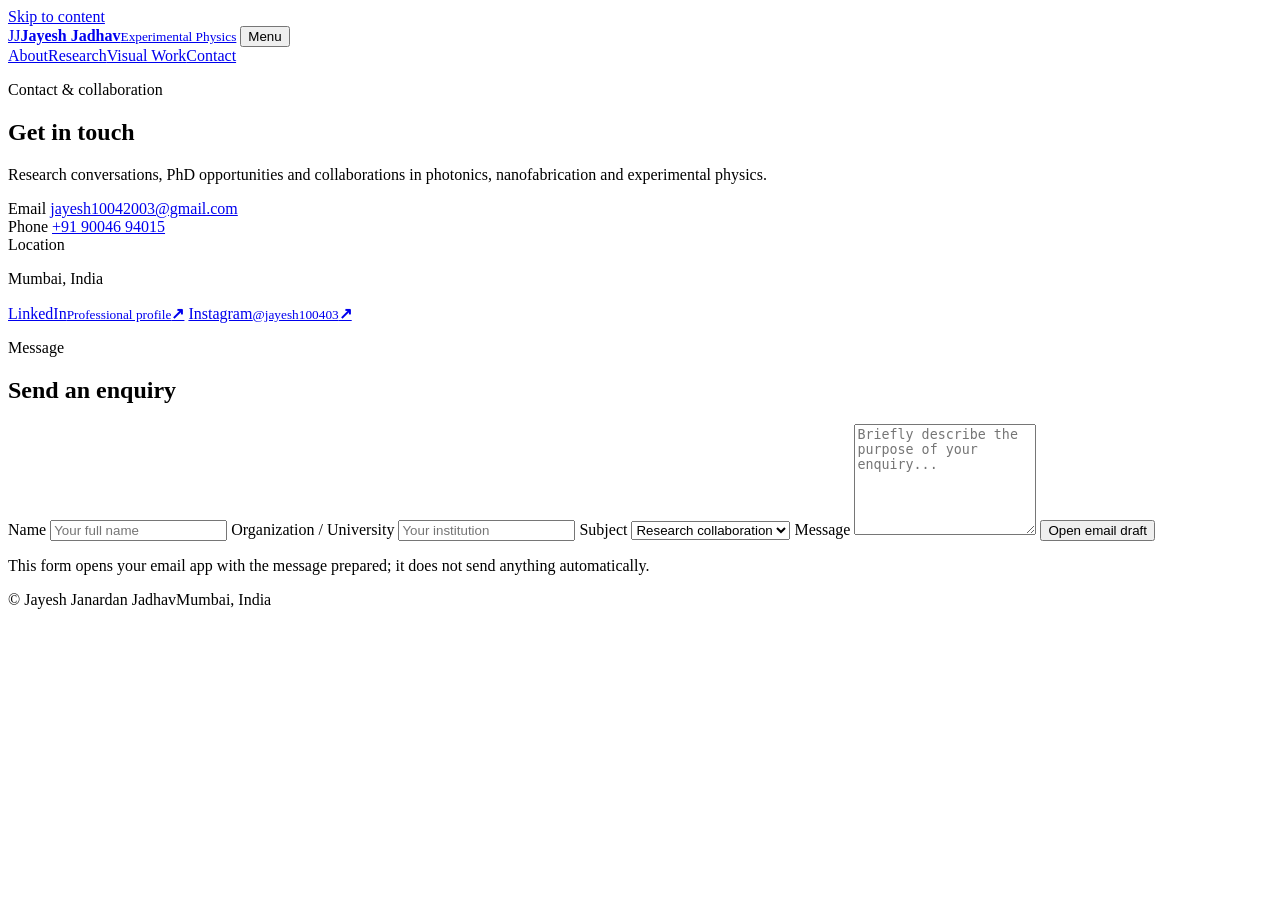
==== contact.html @ 75e3e7e1 "Add contact and collaboration page" ====
<!DOCTYPE html>
<html lang="en">
<head>
  <meta charset="utf-8">
  <meta name="viewport" content="width=device-width, initial-scale=1">
  <meta name="description" content="Contact Jayesh Jadhav for research conversations, PhD opportunities and collaborations.">
  <meta name="theme-color" content="#0b0e12">
  <title>Contact — Jayesh Jadhav</title>
  <link rel="stylesheet" href="style.css">
  <script defer src="app.js"></script>
</head>
<body data-page="contact">
  <a class="skip-link" href="#main">Skip to content</a>
  <header class="site-header">
    <div class="shell nav-row">
      <a class="brand" href="index.html" aria-label="Jayesh Jadhav home"><span class="brand-mark">JJ</span><span class="brand-copy"><strong>Jayesh Jadhav</strong><small>Experimental Physics</small></span></a>
      <button class="menu-button" type="button" aria-expanded="false" aria-controls="site-nav">Menu</button>
      <nav class="site-nav" id="site-nav" aria-label="Primary navigation">
        <a href="index.html">About</a><a href="research.html">Research</a><a href="hobbies.html">Visual Work</a><a class="active" href="contact.html">Contact</a>
      </nav>
    </div>
  </header>

  <main id="main" class="contact-main">
    <section class="shell contact-layout">
      <div class="contact-information">
        <p class="eyebrow">Contact &amp; collaboration</p>
        <h1>Get in touch</h1>
        <p class="contact-intro">Research conversations, PhD opportunities and collaborations in photonics, nanofabrication and experimental physics.</p>

        <div class="contact-block">
          <span>Email</span>
          <a href="mailto:jayesh10042003@gmail.com">jayesh10042003@gmail.com</a>
        </div>
        <div class="contact-block">
          <span>Phone</span>
          <a href="tel:+919004694015">+91 90046 94015</a>
        </div>
        <div class="contact-block">
          <span>Location</span>
          <p>Mumbai, India</p>
        </div>

        <div class="profile-links" aria-label="Professional and social profiles">
          <a href="https://www.linkedin.com/in/jayeshjadhaviitbphysics" target="_blank" rel="noreferrer"><span>LinkedIn</span><small>Professional profile</small><b>↗</b></a>
          <a href="https://www.instagram.com/jayesh100403/" target="_blank" rel="noreferrer"><span>Instagram</span><small>@jayesh100403</small><b>↗</b></a>
        </div>
      </div>

      <div class="contact-form-panel">
        <p class="section-index">Message</p>
        <h2>Send an enquiry</h2>
        <form id="contact-form">
          <label for="name">Name</label>
          <input id="name" name="name" type="text" autocomplete="name" placeholder="Your full name" required>

          <label for="organization">Organization / University</label>
          <input id="organization" name="organization" type="text" autocomplete="organization" placeholder="Your institution">

          <label for="subject">Subject</label>
          <select id="subject" name="subject">
            <option>Research collaboration</option>
            <option>PhD opportunity</option>
            <option>Research position</option>
            <option>Academic discussion</option>
            <option>Other</option>
          </select>

          <label for="message">Message</label>
          <textarea id="message" name="message" rows="7" placeholder="Briefly describe the purpose of your enquiry..." required></textarea>

          <button class="button button-primary" type="submit">Open email draft</button>
          <p class="form-note" id="form-note">This form opens your email app with the message prepared; it does not send anything automatically.</p>
        </form>
      </div>
    </section>
  </main>

  <footer class="site-footer"><div class="shell footer-row"><span>© <span data-year></span> Jayesh Janardan Jadhav</span><span>Mumbai, India</span></div></footer>
</body>
</html>
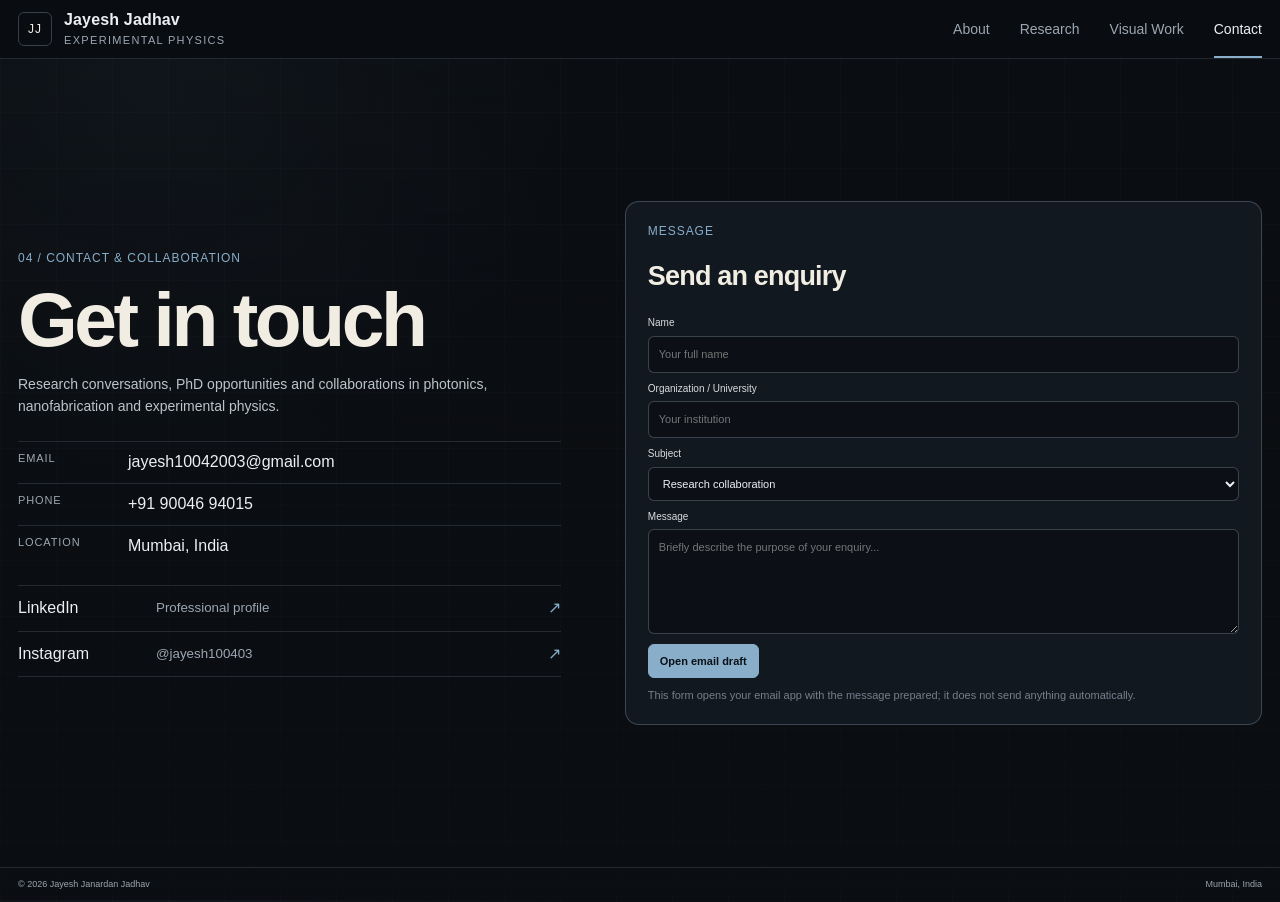
==== commit 66cc60db: "Apply single-screen layout to contact page" ====
--- a/contact.html
+++ b/contact.html
@@ -7,7 +7,9 @@
   <meta name="theme-color" content="#0b0e12">
   <title>Contact — Jayesh Jadhav</title>
   <link rel="stylesheet" href="style.css">
+  <link rel="stylesheet" href="single-screen.css">
   <script defer src="app.js"></script>
+  <script defer src="single-screen.js"></script>
 </head>
 <body data-page="contact">
   <a class="skip-link" href="#main">Skip to content</a>
@@ -24,22 +26,13 @@
   <main id="main" class="contact-main">
     <section class="shell contact-layout">
       <div class="contact-information">
-        <p class="eyebrow">Contact &amp; collaboration</p>
+        <p class="eyebrow">04 / Contact &amp; collaboration</p>
         <h1>Get in touch</h1>
         <p class="contact-intro">Research conversations, PhD opportunities and collaborations in photonics, nanofabrication and experimental physics.</p>
 
-        <div class="contact-block">
-          <span>Email</span>
-          <a href="mailto:jayesh10042003@gmail.com">jayesh10042003@gmail.com</a>
-        </div>
-        <div class="contact-block">
-          <span>Phone</span>
-          <a href="tel:+919004694015">+91 90046 94015</a>
-        </div>
-        <div class="contact-block">
-          <span>Location</span>
-          <p>Mumbai, India</p>
-        </div>
+        <div class="contact-block"><span>Email</span><a href="mailto:jayesh10042003@gmail.com">jayesh10042003@gmail.com</a></div>
+        <div class="contact-block"><span>Phone</span><a href="tel:+919004694015">+91 90046 94015</a></div>
+        <div class="contact-block"><span>Location</span><p>Mumbai, India</p></div>
 
         <div class="profile-links" aria-label="Professional and social profiles">
           <a href="https://www.linkedin.com/in/jayeshjadhaviitbphysics" target="_blank" rel="noreferrer"><span>LinkedIn</span><small>Professional profile</small><b>↗</b></a>
@@ -53,22 +46,12 @@
         <form id="contact-form">
           <label for="name">Name</label>
           <input id="name" name="name" type="text" autocomplete="name" placeholder="Your full name" required>
-
           <label for="organization">Organization / University</label>
           <input id="organization" name="organization" type="text" autocomplete="organization" placeholder="Your institution">
-
           <label for="subject">Subject</label>
-          <select id="subject" name="subject">
-            <option>Research collaboration</option>
-            <option>PhD opportunity</option>
-            <option>Research position</option>
-            <option>Academic discussion</option>
-            <option>Other</option>
-          </select>
-
+          <select id="subject" name="subject"><option>Research collaboration</option><option>PhD opportunity</option><option>Research position</option><option>Academic discussion</option><option>Other</option></select>
           <label for="message">Message</label>
-          <textarea id="message" name="message" rows="7" placeholder="Briefly describe the purpose of your enquiry..." required></textarea>
-
+          <textarea id="message" name="message" rows="5" placeholder="Briefly describe the purpose of your enquiry..." required></textarea>
           <button class="button button-primary" type="submit">Open email draft</button>
           <p class="form-note" id="form-note">This form opens your email app with the message prepared; it does not send anything automatically.</p>
         </form>
--- a/style.css
+++ b/style.css
@@ -0,0 +1,560 @@
+/* Jayesh Jadhav — portfolio v2 */
+:root {
+  --bg: #0b0e12;
+  --bg-soft: #10151b;
+  --panel: #141a21;
+  --panel-2: #171e26;
+  --text: #edf0f2;
+  --warm: #f1ede3;
+  --muted: #9ca6b2;
+  --muted-2: #747f8b;
+  --line: rgba(176, 193, 209, 0.16);
+  --line-strong: rgba(176, 193, 209, 0.28);
+  --accent: #88aeca;
+  --accent-soft: rgba(136, 174, 202, 0.12);
+  --max: 1180px;
+  --radius: 9px;
+  --radius-lg: 14px;
+}
+
+* { box-sizing: border-box; }
+html { scroll-behavior: smooth; }
+body {
+  margin: 0;
+  color: var(--text);
+  background:
+    linear-gradient(rgba(255,255,255,0.018) 1px, transparent 1px),
+    linear-gradient(90deg, rgba(255,255,255,0.018) 1px, transparent 1px),
+    radial-gradient(circle at 12% 8%, rgba(102,136,160,0.08), transparent 27rem),
+    var(--bg);
+  background-size: 56px 56px, 56px 56px, auto, auto;
+  font-family: Inter, ui-sans-serif, -apple-system, BlinkMacSystemFont, "Segoe UI", sans-serif;
+  font-size: 16px;
+  line-height: 1.55;
+  -webkit-font-smoothing: antialiased;
+}
+
+body::before {
+  content: "";
+  position: fixed;
+  inset: 0;
+  pointer-events: none;
+  background: linear-gradient(180deg, rgba(11,14,18,0.18), rgba(11,14,18,0.72));
+  z-index: -1;
+}
+
+a { color: inherit; }
+img { display: block; max-width: 100%; }
+button, input, select, textarea { font: inherit; color: inherit; }
+button { cursor: pointer; }
+
+.skip-link {
+  position: absolute;
+  left: 16px;
+  top: -60px;
+  z-index: 999;
+  padding: 10px 14px;
+  background: var(--warm);
+  color: #0d1014;
+  border-radius: 6px;
+}
+.skip-link:focus { top: 12px; }
+
+.shell { width: min(calc(100% - 40px), var(--max)); margin-inline: auto; }
+
+.site-header {
+  position: sticky;
+  top: 0;
+  z-index: 50;
+  background: rgba(11, 14, 18, 0.9);
+  backdrop-filter: blur(18px);
+  border-bottom: 1px solid var(--line);
+}
+
+.nav-row {
+  min-height: 72px;
+  display: flex;
+  align-items: center;
+  justify-content: space-between;
+  gap: 30px;
+}
+
+.brand {
+  display: inline-flex;
+  align-items: center;
+  gap: 12px;
+  text-decoration: none;
+  min-width: 210px;
+}
+.brand-mark {
+  width: 34px;
+  height: 34px;
+  display: grid;
+  place-items: center;
+  border: 1px solid var(--line-strong);
+  border-radius: 6px;
+  color: var(--warm);
+  font-size: 12px;
+  letter-spacing: .08em;
+}
+.brand-copy { display: grid; line-height: 1.15; }
+.brand-copy strong { font-weight: 560; letter-spacing: .01em; }
+.brand-copy small { margin-top: 4px; color: var(--muted); font-size: 11px; text-transform: uppercase; letter-spacing: .12em; }
+
+.site-nav { display: flex; align-items: center; gap: 30px; }
+.site-nav a {
+  position: relative;
+  text-decoration: none;
+  color: var(--muted);
+  font-size: 14px;
+  padding: 25px 0 23px;
+  transition: color .2s ease;
+}
+.site-nav a:hover, .site-nav a.active { color: var(--text); }
+.site-nav a.active::after {
+  content: "";
+  position: absolute;
+  left: 0;
+  right: 0;
+  bottom: -1px;
+  height: 2px;
+  background: var(--accent);
+}
+.menu-button {
+  display: none;
+  padding: 8px 12px;
+  border: 1px solid var(--line-strong);
+  border-radius: 6px;
+  background: transparent;
+}
+
+.eyebrow, .section-index, .institution, .card-meta, .research-card-copy > .tag-list + .text-link {
+  letter-spacing: .08em;
+}
+.eyebrow, .section-index {
+  margin: 0 0 16px;
+  color: var(--accent);
+  font-size: 12px;
+  text-transform: uppercase;
+}
+
+h1, h2, h3, p { margin-top: 0; }
+h1, h2, h3 { font-weight: 560; color: var(--warm); }
+h1 { letter-spacing: -0.045em; }
+h2 { letter-spacing: -0.03em; }
+
+.home-hero {
+  min-height: 650px;
+  display: grid;
+  grid-template-columns: minmax(0, 1.35fr) minmax(320px, .65fr);
+  gap: 70px;
+  align-items: center;
+  padding-block: 86px 92px;
+}
+.hero-copy h1 {
+  margin-bottom: 24px;
+  font-size: clamp(58px, 7.1vw, 104px);
+  line-height: .92;
+}
+.hero-role {
+  max-width: 740px;
+  margin-bottom: 30px;
+  font-size: clamp(18px, 2vw, 24px);
+  line-height: 1.45;
+  color: #cbd1d6;
+}
+.hero-actions { display: flex; flex-wrap: wrap; gap: 10px; }
+.button {
+  display: inline-flex;
+  align-items: center;
+  justify-content: center;
+  min-height: 42px;
+  padding: 10px 15px;
+  border: 1px solid var(--line-strong);
+  border-radius: 6px;
+  background: rgba(255,255,255,0.02);
+  color: var(--text);
+  text-decoration: none;
+  font-size: 14px;
+  transition: border-color .2s ease, background .2s ease, transform .2s ease;
+}
+.button:hover { border-color: var(--accent); background: var(--accent-soft); transform: translateY(-1px); }
+.button-primary { background: var(--accent); color: #0b1116; border-color: var(--accent); font-weight: 620; }
+.button-primary:hover { background: #9abbd3; color: #091015; }
+
+.identity-panel {
+  align-self: stretch;
+  display: grid;
+  align-content: end;
+  border-left: 1px solid var(--line);
+  padding-left: 28px;
+}
+.portrait-wrap {
+  aspect-ratio: 4 / 5;
+  overflow: hidden;
+  border-radius: var(--radius-lg);
+  border: 1px solid var(--line);
+  background: var(--panel);
+  margin-bottom: 18px;
+}
+.portrait-wrap img { width: 100%; height: 100%; object-fit: cover; filter: saturate(.83) contrast(1.03); }
+.identity-list { margin: 0; }
+.identity-list div { display: grid; grid-template-columns: 92px 1fr; gap: 14px; padding: 10px 0; border-top: 1px solid var(--line); }
+.identity-list dt { color: var(--muted); font-size: 12px; text-transform: uppercase; letter-spacing: .08em; }
+.identity-list dd { margin: 0; font-size: 14px; }
+
+.section { padding: 92px 0; }
+.section-bordered { border-top: 1px solid var(--line); border-bottom: 1px solid var(--line); background: rgba(255,255,255,0.012); }
+.about-grid { display: grid; grid-template-columns: .78fr 1.22fr; gap: 90px; }
+.section-heading h2 { max-width: 470px; font-size: clamp(32px, 4vw, 54px); line-height: 1.06; }
+.prose-stack { max-width: 720px; color: #bac2c9; }
+.prose-stack p { margin-bottom: 18px; }
+.prose-stack .lead { color: var(--text); font-size: 21px; line-height: 1.5; }
+
+.section-title-row {
+  display: flex;
+  align-items: end;
+  justify-content: space-between;
+  gap: 36px;
+  margin-bottom: 38px;
+}
+.section-title-row h2, .research-toolbar h2 { margin-bottom: 0; font-size: clamp(34px, 4vw, 54px); line-height: 1.03; }
+.section-note { max-width: 440px; margin-bottom: 4px; color: var(--muted); }
+.text-link { color: var(--accent); text-decoration: none; font-size: 14px; }
+.text-link:hover { text-decoration: underline; }
+
+.education-list { border-top: 1px solid var(--line-strong); }
+.education-row {
+  display: grid;
+  grid-template-columns: 150px minmax(0, 1.3fr) minmax(250px, .7fr);
+  gap: 34px;
+  padding: 34px 0;
+  border-bottom: 1px solid var(--line);
+}
+.education-year { color: var(--accent); font-size: 13px; letter-spacing: .06em; }
+.education-main h3 { margin-bottom: 10px; font-size: 25px; }
+.education-main p { color: #b6bec6; }
+.institution { margin-bottom: 7px; color: var(--muted); font-size: 12px; text-transform: uppercase; }
+.education-meta { display: grid; align-content: start; gap: 8px; color: var(--muted); font-size: 12px; }
+details { border-top: 1px solid var(--line); margin-top: 18px; }
+details summary { padding: 13px 0; color: var(--text); cursor: pointer; font-size: 13px; }
+.tag-list { display: flex; flex-wrap: wrap; gap: 7px; padding-bottom: 4px; }
+.tag-list span, .resource-tags span {
+  display: inline-flex;
+  align-items: center;
+  min-height: 26px;
+  padding: 4px 9px;
+  border: 1px solid var(--line);
+  border-radius: 999px;
+  color: #b9c3cc;
+  background: rgba(255,255,255,0.018);
+  font-size: 11px;
+}
+
+.metric-grid { display: grid; grid-template-columns: repeat(4, 1fr); border-top: 1px solid var(--line); border-left: 1px solid var(--line); }
+.metric-grid article { min-height: 170px; padding: 25px; border-right: 1px solid var(--line); border-bottom: 1px solid var(--line); }
+.metric-grid strong { display: block; margin-bottom: 30px; font-size: clamp(30px, 3.5vw, 48px); color: var(--warm); font-weight: 560; }
+.metric-grid span { color: var(--muted); font-size: 13px; }
+
+.preview-grid { display: grid; grid-template-columns: repeat(2, 1fr); gap: 14px; }
+.preview-card {
+  min-height: 360px;
+  overflow: hidden;
+  display: grid;
+  grid-template-rows: 210px 1fr;
+  border: 1px solid var(--line);
+  border-radius: var(--radius);
+  background: linear-gradient(180deg, rgba(23,30,38,.95), rgba(15,20,26,.98));
+  text-decoration: none;
+  transition: border-color .2s ease, transform .2s ease;
+}
+.preview-card:hover { border-color: var(--line-strong); transform: translateY(-2px); }
+.preview-card-large { grid-row: span 2; min-height: 736px; grid-template-rows: 1.15fr .85fr; }
+.preview-card img { width: 100%; height: 100%; object-fit: cover; background: #10161c; }
+.preview-card > div:last-child { padding: 22px; }
+.preview-card > div:last-child > span { color: var(--accent); font-size: 11px; text-transform: uppercase; letter-spacing: .08em; }
+.preview-card h3 { margin: 8px 0 11px; font-size: 23px; line-height: 1.16; }
+.preview-card p { margin-bottom: 0; color: var(--muted); font-size: 14px; }
+.abstract-media { position: relative; overflow: hidden; background: #111820; }
+.abstract-media-raman::before { content: ""; position: absolute; left: 50%; top: 18%; width: 1px; height: 64%; background: var(--accent); box-shadow: 0 0 18px rgba(136,174,202,.3); }
+.abstract-media-raman::after { content: ""; position: absolute; width: 72px; height: 72px; border: 1px solid var(--line-strong); border-radius: 50%; left: calc(50% - 36px); top: calc(50% - 36px); }
+.abstract-media-raman span, .abstract-media-raman b { position: absolute; font-size: 11px; color: var(--muted); font-weight: 500; }
+.abstract-media-raman span { left: 20px; top: 20px; }
+.abstract-media-raman b { right: 20px; bottom: 18px; }
+.abstract-media-fab { display: grid; grid-template-columns: repeat(4, 1fr); gap: 8px; padding: 30px; align-items: end; }
+.abstract-media-fab i { display: block; border: 1px solid var(--line-strong); background: linear-gradient(180deg, rgba(136,174,202,.11), rgba(136,174,202,.02)); }
+.abstract-media-fab i:nth-child(1){height:38%}.abstract-media-fab i:nth-child(2){height:65%}.abstract-media-fab i:nth-child(3){height:92%}.abstract-media-fab i:nth-child(4){height:52%}
+
+.site-footer { border-top: 1px solid var(--line); color: var(--muted); font-size: 12px; }
+.footer-row { min-height: 72px; display: flex; align-items: center; justify-content: space-between; gap: 20px; }
+
+/* Research archive */
+.page-hero { min-height: 360px; padding: 80px 0 66px; display: grid; grid-template-columns: 1.05fr .95fr; align-items: end; gap: 80px; }
+.page-hero h1 { margin-bottom: 0; font-size: clamp(72px, 10vw, 140px); line-height: .85; }
+.page-hero-copy { max-width: 560px; }
+.page-hero-copy > p { color: #c2c9cf; font-size: 20px; }
+.research-gallery-section { padding-top: 68px; }
+.research-toolbar { display: flex; align-items: end; justify-content: space-between; gap: 30px; margin-bottom: 32px; }
+.filter-row { display: flex; flex-wrap: wrap; gap: 8px; justify-content: flex-end; }
+.filter-button { padding: 8px 12px; border-radius: 999px; border: 1px solid var(--line); background: transparent; color: var(--muted); font-size: 12px; }
+.filter-button:hover, .filter-button.active { color: var(--text); border-color: var(--accent); background: var(--accent-soft); }
+.research-grid { display: grid; grid-template-columns: repeat(3, minmax(0, 1fr)); gap: 14px; align-items: stretch; }
+.research-card { min-height: 100%; overflow: hidden; display: grid; grid-template-rows: 220px 1fr; border: 1px solid var(--line); border-radius: var(--radius); background: linear-gradient(180deg, rgba(22,28,35,.98), rgba(15,19,24,.98)); }
+.research-card-featured { grid-column: span 2; grid-template-columns: 1.1fr .9fr; grid-template-rows: none; min-height: 460px; }
+.research-card.is-hidden { display: none; }
+.research-media { min-height: 220px; overflow: hidden; display: block; background: #10161d; text-decoration: none; }
+.research-media img { width: 100%; height: 100%; object-fit: cover; transition: transform .35s ease; }
+.research-card:hover .research-media img { transform: scale(1.025); }
+.research-card-copy { padding: 20px; display: flex; flex-direction: column; align-items: flex-start; }
+.card-meta { width: 100%; display: flex; justify-content: space-between; gap: 10px; color: var(--muted); font-size: 10px; text-transform: uppercase; }
+.research-card h3 { margin: 14px 0 10px; font-size: 21px; line-height: 1.18; }
+.research-card h3 a { text-decoration: none; }
+.research-card h3 a:hover { color: var(--accent); }
+.research-card p { margin-bottom: 17px; color: #afb8c0; font-size: 13px; }
+.research-card .tag-list { margin-top: auto; }
+.research-card .text-link { margin-top: 15px; }
+.text-only-card { grid-template-rows: 1fr; min-height: 260px; }
+.type-media { position: relative; overflow: hidden; }
+.quantum-media { background: linear-gradient(135deg, #10161d, #161f28); }
+.quantum-media span { position: absolute; top: 18px; left: 18px; color: var(--accent); font-size: 13px; letter-spacing: .15em; }
+.quantum-media i { position: absolute; height: 1px; background: var(--line-strong); transform-origin: left; }
+.quantum-media i:nth-of-type(1){width:62%;left:20%;top:35%;transform:rotate(12deg)}
+.quantum-media i:nth-of-type(2){width:54%;left:14%;top:62%;transform:rotate(-17deg)}
+.quantum-media i:nth-of-type(3){width:48%;left:42%;top:22%;transform:rotate(73deg)}
+.quantum-media i:nth-of-type(4){width:42%;left:55%;top:72%;transform:rotate(-55deg)}
+.raman-media, .xrd-media { display: grid; place-items: center; }
+.raman-media span, .xrd-media span { position: absolute; left: 18px; top: 17px; color: var(--muted); font-size: 11px; letter-spacing: .08em; }
+.raman-media b, .xrd-media b { position: absolute; right: 18px; bottom: 16px; color: var(--muted); font-size: 11px; font-weight: 500; }
+.raman-media::before { content:""; width:1px; height:74%; background: var(--accent); }
+.raman-media::after { content:""; position:absolute; width:78px; height:78px; border-radius:50%; border:1px solid var(--line-strong); }
+.xrd-media::before { content:""; position:absolute; width:220px; height:220px; border-radius:50%; border:1px solid var(--line); box-shadow: inset 0 0 0 38px rgba(255,255,255,.012), inset 0 0 0 76px rgba(136,174,202,.025); }
+.xrd-media::after { content:""; width:78%; height:1px; background: var(--accent); transform:rotate(-11deg); }
+
+.two-column-section { display: grid; grid-template-columns: .68fr 1.32fr; gap: 80px; }
+.two-column-section > div:first-child h2 { font-size: clamp(36px, 4vw, 56px); line-height: 1.06; }
+.timeline-list { border-top: 1px solid var(--line); }
+.timeline-list article { display: grid; grid-template-columns: 120px 1fr; gap: 28px; padding: 28px 0; border-bottom: 1px solid var(--line); }
+.timeline-list time { color: var(--accent); font-size: 12px; letter-spacing: .06em; }
+.timeline-list h3 { margin-bottom: 8px; font-size: 20px; }
+.timeline-list p:last-child { margin-bottom: 0; color: var(--muted); font-size: 14px; }
+.skills-grid { display: grid; grid-template-columns: repeat(2, 1fr); border-top: 1px solid var(--line); border-left: 1px solid var(--line); }
+.skills-grid article { min-height: 190px; padding: 25px; border-right: 1px solid var(--line); border-bottom: 1px solid var(--line); }
+.skills-grid span { color: var(--accent); font-size: 11px; text-transform: uppercase; letter-spacing: .08em; }
+.skills-grid h3 { margin: 38px 0 0; font-size: 20px; line-height: 1.4; font-weight: 500; }
+
+/* Visual work */
+.photo-grid { display: grid; grid-template-columns: repeat(4, 1fr); grid-auto-rows: 220px; gap: 10px; }
+.photo-grid figure { margin: 0; overflow: hidden; border-radius: 6px; border: 1px solid var(--line); background: var(--panel); }
+.photo-grid .photo-wide { grid-column: span 2; }
+.photo-grid .photo-tall { grid-row: span 2; }
+.photo-grid img { width: 100%; height: 100%; object-fit: cover; transition: transform .35s ease, filter .35s ease; filter: saturate(.9); }
+.photo-grid figure:hover img { transform: scale(1.025); filter: saturate(1); }
+.visual-practice-grid { display: grid; grid-template-columns: 1fr 1fr; gap: 14px; }
+.visual-practice-grid article { min-height: 310px; padding: 34px; border: 1px solid var(--line); border-radius: var(--radius); background: var(--panel); }
+.visual-practice-grid h2 { max-width: 460px; font-size: 34px; line-height: 1.12; }
+.visual-practice-grid p:last-child { max-width: 530px; color: var(--muted); }
+.life-strip { display: grid; grid-template-columns: repeat(4, 1fr); gap: 10px; }
+.life-strip figure { margin: 0; aspect-ratio: 1 / 1; overflow: hidden; border: 1px solid var(--line); border-radius: 6px; }
+.life-strip img { width: 100%; height: 100%; object-fit: cover; }
+.recognition-grid { display: grid; grid-template-columns: repeat(4, 1fr); gap: 12px; }
+.recognition-grid article { min-height: 230px; padding: 22px; border-top: 1px solid var(--line-strong); background: linear-gradient(180deg, rgba(255,255,255,.018), transparent); }
+.recognition-grid span { color: var(--accent); font-size: 11px; text-transform: uppercase; letter-spacing: .08em; }
+.recognition-grid h3 { margin: 30px 0 10px; font-size: 19px; }
+.recognition-grid p { color: var(--muted); font-size: 13px; }
+
+/* Contact */
+.contact-main { min-height: calc(100vh - 145px); display: grid; align-items: center; }
+.contact-layout { display: grid; grid-template-columns: .92fr 1.08fr; gap: 85px; padding: 76px 0 86px; }
+.contact-information h1 { margin-bottom: 18px; font-size: clamp(58px, 7vw, 92px); line-height: .95; }
+.contact-intro { max-width: 540px; margin-bottom: 44px; color: #bcc4cb; font-size: 18px; }
+.contact-block { display: grid; grid-template-columns: 90px 1fr; gap: 20px; padding: 13px 0; border-top: 1px solid var(--line); }
+.contact-block span { color: var(--muted); font-size: 11px; text-transform: uppercase; letter-spacing: .08em; }
+.contact-block a, .contact-block p { margin: 0; text-decoration: none; }
+.contact-block a:hover { color: var(--accent); }
+.profile-links { margin-top: 34px; border-top: 1px solid var(--line); }
+.profile-links a { display: grid; grid-template-columns: 120px 1fr auto; gap: 18px; align-items: center; padding: 15px 0; border-bottom: 1px solid var(--line); text-decoration: none; }
+.profile-links small { color: var(--muted); }
+.profile-links b { color: var(--accent); font-weight: 500; }
+.contact-form-panel { align-self: start; padding: 32px; border: 1px solid var(--line-strong); border-radius: var(--radius-lg); background: rgba(20,26,33,.94); }
+.contact-form-panel h2 { margin-bottom: 30px; font-size: 34px; }
+#contact-form { display: grid; gap: 10px; }
+#contact-form label { margin-top: 7px; font-size: 12px; color: #d7dce0; }
+#contact-form input, #contact-form select, #contact-form textarea {
+  width: 100%;
+  border: 1px solid var(--line-strong);
+  border-radius: 6px;
+  background: rgba(9,12,16,.55);
+  padding: 12px 13px;
+  outline: none;
+}
+#contact-form textarea { resize: vertical; }
+#contact-form input:focus, #contact-form select:focus, #contact-form textarea:focus { border-color: var(--accent); box-shadow: 0 0 0 3px rgba(136,174,202,.08); }
+#contact-form .button { justify-self: start; margin-top: 10px; }
+.form-note { margin: 4px 0 0; color: var(--muted-2); font-size: 11px; }
+
+/* Case studies */
+.case-hero { position: relative; padding-top: 26px; }
+.back-link { display: inline-flex; margin-bottom: 18px; color: var(--muted); text-decoration: none; font-size: 13px; }
+.back-link:hover { color: var(--accent); }
+.case-hero-media { height: 470px; overflow: hidden; border-radius: var(--radius-lg); border: 1px solid var(--line-strong); background: #10161d; }
+.case-hero-media img { width: 100%; height: 100%; object-fit: cover; }
+.case-hero-overlay { position: absolute; left: 0; right: 0; bottom: 0; padding: 46px; background: linear-gradient(180deg, transparent 0%, rgba(7,10,14,.92) 72%); border-radius: 0 0 var(--radius-lg) var(--radius-lg); }
+.case-hero-overlay p { margin-bottom: 10px; color: var(--accent); font-size: 11px; text-transform: uppercase; letter-spacing: .08em; }
+.case-hero-overlay h1 { max-width: 920px; margin-bottom: 16px; font-size: clamp(36px, 5vw, 62px); line-height: 1.02; }
+.case-meta { display: flex; flex-wrap: wrap; gap: 18px; color: #c2c9cf; font-size: 12px; }
+.case-section { padding-top: 34px; }
+.case-layout { display: grid; grid-template-columns: minmax(0, 1fr) 300px; gap: 18px; align-items: start; }
+.case-content { border: 1px solid var(--line); border-radius: var(--radius); background: rgba(20,26,33,.74); overflow: hidden; }
+.case-content > section { padding: 34px; border-bottom: 1px solid var(--line); }
+.case-content > section:last-child { border-bottom: 0; }
+.case-content h2 { margin-bottom: 14px; font-size: 32px; }
+.case-content p { color: #b7c0c8; }
+.case-lead { color: var(--text) !important; font-size: 20px; line-height: 1.5; }
+.resource-panel { position: sticky; top: 92px; padding: 24px; border: 1px solid var(--line); border-radius: var(--radius); background: rgba(20,26,33,.92); }
+.resource-panel h2 { margin-bottom: 14px; font-size: 23px; }
+.resource-panel > a { display: flex; justify-content: space-between; gap: 12px; padding: 13px 0; border-bottom: 1px solid var(--line); text-decoration: none; font-size: 13px; }
+.resource-panel > a:hover { color: var(--accent); }
+.resource-panel b { color: var(--accent); font-weight: 500; }
+.resource-tags { display: flex; flex-wrap: wrap; gap: 7px; margin-top: 20px; }
+.stack-diagram { max-width: 660px; margin: 28px 0 0; border: 1px solid var(--line); border-radius: 8px; overflow: hidden; text-align: center; }
+.stack-diagram > div { display: flex; justify-content: space-between; align-items: center; padding: 13px 18px; border-bottom: 1px solid var(--line); }
+.stack-diagram > div:last-child { border-bottom: 0; }
+.stack-diagram .layer { padding: 17px 18px; }
+.stack-diagram .izo { background: rgba(100,140,170,.12); }
+.stack-diagram .ag { background: rgba(220,225,230,.09); }
+.stack-diagram span { color: var(--muted); font-size: 12px; }
+.stack-diagram b { font-weight: 500; }
+.method-grid { display: grid; grid-template-columns: repeat(2, 1fr); gap: 12px; margin-top: 20px; }
+.method-grid article { padding: 22px; border: 1px solid var(--line); border-radius: 7px; background: rgba(255,255,255,.015); }
+.method-grid article > span { color: var(--accent); font-size: 11px; }
+.method-grid h3 { margin: 30px 0 8px; font-size: 18px; }
+.method-grid p { margin-bottom: 0; font-size: 13px; }
+.compact-grid h3 { margin-top: 0; }
+.result-grid { display: grid; grid-template-columns: repeat(3, 1fr); gap: 10px; margin-top: 20px; }
+.result-grid article { padding: 20px; border: 1px solid var(--line); border-radius: 7px; background: rgba(255,255,255,.015); }
+.result-grid span { color: var(--accent); font-size: 10px; text-transform: uppercase; letter-spacing: .06em; }
+.result-grid h3 { min-height: 54px; margin: 17px 0 24px; font-size: 16px; }
+.result-grid strong { display: block; margin-bottom: 9px; color: var(--warm); font-size: 34px; font-weight: 560; }
+.result-grid p { margin: 0; font-size: 12px; }
+.technical-note { margin: 20px 0 0 !important; padding: 13px 15px; border-left: 2px solid var(--accent); background: var(--accent-soft); color: #cbd2d8 !important; font-size: 12px; }
+.raman-case-media { position: relative; display: grid; place-items: center; background: radial-gradient(circle at center, rgba(136,174,202,.08), transparent 32%), #0f151b; }
+.raman-case-media .raman-beam { position: absolute; top: 8%; bottom: 8%; width: 1px; background: var(--accent); }
+.dac-shape { z-index: 1; width: 260px; display: grid; justify-items: center; }
+.dac-shape i { display: block; width: 210px; height: 82px; border: 1px solid var(--line-strong); clip-path: polygon(15% 0, 85% 0, 62% 100%, 38% 100%); background: rgba(255,255,255,.025); }
+.dac-shape i:last-child { transform: rotate(180deg); }
+.dac-shape b { width: 130px; padding: 12px; border: 1px solid var(--line-strong); text-align: center; background: #121920; font-size: 12px; font-weight: 500; }
+.raman-case-media > span, .raman-case-media > strong { position: absolute; color: var(--muted); font-size: 11px; font-weight: 500; }
+.raman-case-media > span { left: 28px; top: 26px; }
+.raman-case-media > strong { right: 28px; bottom: 25px; }
+.dac-diagram-simple { max-width: 650px; display: grid; justify-items: center; gap: 0; margin-top: 28px; padding: 20px; border: 1px solid var(--line); border-radius: 8px; }
+.dac-diagram-simple .laser-line, .dac-diagram-simple .raman-line { min-height: 58px; display: grid; justify-items: center; color: var(--accent); font-size: 12px; }
+.dac-diagram-simple .anvil { width: 280px; padding: 22px; border: 1px solid var(--line-strong); text-align: center; color: var(--muted); font-size: 12px; clip-path: polygon(12% 0, 88% 0, 62% 100%, 38% 100%); background: rgba(255,255,255,.02); }
+.dac-diagram-simple .bottom { transform: rotate(180deg); }
+.dac-diagram-simple .bottom { color: transparent; }
+.dac-diagram-simple .sample-chamber { width: 160px; display: grid; gap: 3px; padding: 12px; border: 1px solid var(--line-strong); text-align: center; background: #121920; }
+.dac-diagram-simple .sample-chamber span { color: var(--warm); font-size: 12px; }
+.dac-diagram-simple .sample-chamber small { color: var(--muted); font-size: 9px; }
+
+@media (max-width: 980px) {
+  .home-hero { grid-template-columns: 1fr .55fr; gap: 36px; }
+  .about-grid, .two-column-section { grid-template-columns: 1fr; gap: 42px; }
+  .education-row { grid-template-columns: 120px 1fr; }
+  .education-meta { grid-column: 2; }
+  .metric-grid, .recognition-grid { grid-template-columns: repeat(2, 1fr); }
+  .research-grid { grid-template-columns: repeat(2, 1fr); }
+  .research-card-featured { grid-column: span 2; }
+  .photo-grid { grid-template-columns: repeat(3, 1fr); }
+  .life-strip { grid-template-columns: repeat(3, 1fr); }
+  .contact-layout { gap: 40px; }
+  .case-layout { grid-template-columns: 1fr; }
+  .resource-panel { position: static; }
+  .result-grid { grid-template-columns: 1fr; }
+  .result-grid h3 { min-height: auto; }
+}
+
+@media (max-width: 760px) {
+  .shell { width: min(calc(100% - 28px), var(--max)); }
+  .nav-row { min-height: 64px; }
+  .brand { min-width: 0; }
+  .brand-copy small { display: none; }
+  .menu-button { display: inline-flex; }
+  .site-nav {
+    display: none;
+    position: absolute;
+    top: 64px;
+    left: 0;
+    right: 0;
+    padding: 10px 14px 14px;
+    background: rgba(11,14,18,.98);
+    border-bottom: 1px solid var(--line);
+    flex-direction: column;
+    align-items: stretch;
+    gap: 0;
+  }
+  .site-nav.open { display: flex; }
+  .site-nav a { padding: 12px 2px; border-bottom: 1px solid var(--line); }
+  .site-nav a.active::after { display: none; }
+
+  .home-hero { min-height: 0; grid-template-columns: 1fr; padding: 62px 0; }
+  .hero-copy h1 { font-size: clamp(52px, 17vw, 78px); }
+  .identity-panel { border-left: 0; border-top: 1px solid var(--line); padding: 26px 0 0; grid-template-columns: 150px 1fr; gap: 18px; align-items: start; }
+  .portrait-wrap { margin-bottom: 0; }
+  .identity-list div { grid-template-columns: 80px 1fr; }
+  .section { padding: 62px 0; }
+  .section-title-row, .research-toolbar { align-items: flex-start; flex-direction: column; margin-bottom: 28px; }
+  .section-heading h2, .section-title-row h2, .research-toolbar h2 { font-size: 38px; }
+  .education-row { grid-template-columns: 1fr; gap: 12px; }
+  .education-meta { grid-column: auto; padding-top: 10px; }
+  .metric-grid { grid-template-columns: 1fr 1fr; }
+  .metric-grid article { min-height: 150px; padding: 18px; }
+  .preview-grid { grid-template-columns: 1fr; }
+  .preview-card-large { grid-row: auto; min-height: 520px; }
+  .footer-row { align-items: flex-start; flex-direction: column; justify-content: center; padding: 18px 0; }
+
+  .page-hero { min-height: 0; grid-template-columns: 1fr; gap: 28px; padding: 58px 0 46px; }
+  .page-hero h1 { font-size: 76px; }
+  .filter-row { justify-content: flex-start; }
+  .research-grid { grid-template-columns: 1fr; }
+  .research-card-featured { grid-column: auto; grid-template-columns: 1fr; min-height: 0; }
+  .research-card-featured .research-media { min-height: 280px; }
+  .skills-grid { grid-template-columns: 1fr; }
+  .timeline-list article { grid-template-columns: 86px 1fr; gap: 16px; }
+
+  .photo-grid { grid-template-columns: repeat(2, 1fr); grid-auto-rows: 180px; }
+  .photo-grid .photo-wide { grid-column: span 2; }
+  .visual-practice-grid { grid-template-columns: 1fr; }
+  .life-strip { grid-template-columns: repeat(2, 1fr); }
+  .recognition-grid { grid-template-columns: 1fr 1fr; }
+
+  .contact-layout { grid-template-columns: 1fr; padding: 58px 0; }
+  .contact-form-panel { padding: 22px; }
+
+  .case-hero { width: 100%; padding-top: 18px; }
+  .case-hero .back-link { margin-left: 14px; }
+  .case-hero-media { height: 430px; border-radius: 0; border-left: 0; border-right: 0; }
+  .case-hero-overlay { padding: 26px 20px; border-radius: 0; }
+  .case-hero-overlay h1 { font-size: 38px; }
+  .case-content > section { padding: 24px 20px; }
+  .method-grid { grid-template-columns: 1fr; }
+  .case-content h2 { font-size: 28px; }
+}
+
+@media (max-width: 480px) {
+  .brand-mark { width: 31px; height: 31px; }
+  .hero-role, .page-hero-copy > p { font-size: 17px; }
+  .identity-panel { grid-template-columns: 1fr; }
+  .portrait-wrap { width: 210px; }
+  .metric-grid { grid-template-columns: 1fr; }
+  .preview-card, .preview-card-large { min-height: 0; grid-template-rows: 180px 1fr; }
+  .research-card-featured .research-media { min-height: 220px; }
+  .photo-grid { grid-template-columns: 1fr; grid-auto-rows: 250px; }
+  .photo-grid .photo-wide { grid-column: auto; }
+  .photo-grid .photo-tall { grid-row: auto; }
+  .life-strip, .recognition-grid { grid-template-columns: 1fr; }
+  .profile-links a { grid-template-columns: 90px 1fr auto; }
+  .case-hero-media { height: 500px; }
+  .case-hero-overlay h1 { font-size: 32px; }
+  .case-meta { gap: 9px; flex-direction: column; }
+  .dac-shape { width: 220px; }
+  .dac-shape i { width: 180px; }
+}
--- a/single-screen.css
+++ b/single-screen.css
@@ -0,0 +1,702 @@
+/* Single-screen portfolio composition layer.
+   Desktop: each primary navigation page is designed as one complete visual spread.
+   Mobile/small-height screens intentionally fall back to natural scrolling. */
+
+:root {
+  --screen-max: 1480px;
+  --screen-gap: 10px;
+  --screen-header: 58px;
+  --screen-footer: 34px;
+}
+
+body[data-page="about"],
+body[data-page="research"],
+body[data-page="visual"],
+body[data-page="contact"] {
+  min-height: 100svh;
+}
+
+body[data-page="about"] .shell,
+body[data-page="research"] .shell,
+body[data-page="visual"] .shell,
+body[data-page="contact"] .shell {
+  width: min(calc(100% - 36px), var(--screen-max));
+}
+
+body[data-page="about"] .site-header,
+body[data-page="research"] .site-header,
+body[data-page="visual"] .site-header,
+body[data-page="contact"] .site-header {
+  background: rgba(10, 13, 17, .95);
+}
+
+body[data-page="about"] .nav-row,
+body[data-page="research"] .nav-row,
+body[data-page="visual"] .nav-row,
+body[data-page="contact"] .nav-row {
+  min-height: var(--screen-header);
+}
+
+body[data-page="about"] .site-nav a,
+body[data-page="research"] .site-nav a,
+body[data-page="visual"] .site-nav a,
+body[data-page="contact"] .site-nav a {
+  padding-block: 18px 16px;
+}
+
+.screen-main {
+  min-height: calc(100svh - var(--screen-header) - var(--screen-footer));
+  padding: 14px 0 12px;
+}
+
+.screen-board {
+  min-height: calc(100svh - var(--screen-header) - var(--screen-footer) - 26px);
+  display: grid;
+  grid-template-rows: auto minmax(0, 1fr) auto;
+  gap: 10px;
+}
+
+.screen-heading {
+  display: flex;
+  align-items: end;
+  justify-content: space-between;
+  gap: 28px;
+  min-width: 0;
+}
+
+.screen-heading-left {
+  min-width: 0;
+}
+
+.screen-heading .eyebrow,
+.screen-heading .section-index {
+  margin-bottom: 5px;
+  font-size: 10px;
+}
+
+.screen-heading h1 {
+  margin: 0;
+  font-size: clamp(36px, 4.6vw, 68px);
+  line-height: .92;
+}
+
+.screen-heading h2 {
+  margin: 0;
+  font-size: clamp(31px, 3.8vw, 54px);
+  line-height: .95;
+}
+
+.screen-heading-copy {
+  max-width: 610px;
+  display: flex;
+  align-items: center;
+  justify-content: flex-end;
+  gap: 12px;
+}
+
+.screen-heading-copy > p {
+  max-width: 470px;
+  margin: 0;
+  color: var(--muted);
+  font-size: 12px;
+  line-height: 1.45;
+}
+
+.screen-heading .hero-actions {
+  flex-wrap: nowrap;
+}
+
+.screen-heading .button {
+  min-height: 34px;
+  padding: 7px 11px;
+  font-size: 11px;
+}
+
+.screen-surface {
+  min-height: 0;
+  border: 1px solid var(--line);
+  border-radius: 10px;
+  background: rgba(13, 18, 24, .78);
+  overflow: hidden;
+}
+
+.screen-bottom-bar {
+  display: flex;
+  align-items: center;
+  justify-content: space-between;
+  gap: 10px;
+  min-height: 36px;
+}
+
+.screen-bottom-note {
+  margin: 0;
+  color: var(--muted-2);
+  font-size: 10px;
+}
+
+.screen-detail {
+  margin: 0;
+  border: 0;
+}
+
+.screen-detail > summary {
+  list-style: none;
+  min-height: 32px;
+  display: inline-flex;
+  align-items: center;
+  gap: 9px;
+  padding: 6px 11px;
+  border: 1px solid var(--line);
+  border-radius: 999px;
+  background: rgba(255, 255, 255, .018);
+  color: var(--text);
+  font-size: 10px;
+  cursor: pointer;
+}
+
+.screen-detail > summary::-webkit-details-marker { display: none; }
+.screen-detail > summary span { color: var(--accent); }
+.screen-detail[open] > summary { border-color: var(--accent); background: var(--accent-soft); }
+.screen-detail[open]::before {
+  content: "";
+  position: fixed;
+  inset: 0;
+  z-index: 180;
+  background: rgba(4, 7, 10, .72);
+  backdrop-filter: blur(7px);
+}
+
+.screen-overlay {
+  position: fixed;
+  z-index: 190;
+  left: 50%;
+  top: 50%;
+  width: min(1080px, calc(100vw - 54px));
+  max-height: min(720px, calc(100svh - 92px));
+  overflow: auto;
+  transform: translate(-50%, -50%);
+  padding: 24px;
+  border: 1px solid var(--line-strong);
+  border-radius: 12px;
+  background: #11171e;
+  box-shadow: 0 30px 90px rgba(0, 0, 0, .45);
+}
+
+.screen-overlay-head {
+  display: flex;
+  align-items: center;
+  justify-content: space-between;
+  gap: 18px;
+  padding-bottom: 15px;
+  margin-bottom: 15px;
+  border-bottom: 1px solid var(--line);
+}
+
+.screen-overlay-head h2 { margin: 0; font-size: 27px; }
+.screen-overlay-close {
+  border: 1px solid var(--line);
+  border-radius: 999px;
+  background: transparent;
+  color: var(--muted);
+  padding: 6px 10px;
+  font-size: 10px;
+}
+.screen-overlay-close:hover { color: var(--text); border-color: var(--accent); }
+
+.compact-info-grid {
+  display: grid;
+  grid-template-columns: repeat(5, minmax(0, 1fr));
+  gap: 9px;
+}
+.compact-info-grid article {
+  min-height: 150px;
+  padding: 14px;
+  border: 1px solid var(--line);
+  border-radius: 7px;
+  background: rgba(255,255,255,.015);
+}
+.compact-info-grid time,
+.compact-info-grid .micro-label {
+  color: var(--accent);
+  font-size: 9px;
+  text-transform: uppercase;
+  letter-spacing: .08em;
+}
+.compact-info-grid h3 { margin: 22px 0 7px; font-size: 15px; line-height: 1.15; }
+.compact-info-grid p { margin: 0; color: var(--muted); font-size: 11px; line-height: 1.45; }
+
+/* Research — complete project atlas in one viewport */
+.research-screen-grid {
+  min-height: 0;
+  display: grid;
+  grid-template-columns: 2fr 2fr repeat(3, minmax(0, 1fr));
+  grid-template-rows: repeat(3, minmax(0, 1fr));
+  gap: 8px;
+}
+
+.research-screen-card {
+  position: relative;
+  min-width: 0;
+  min-height: 0;
+  overflow: hidden;
+  border: 1px solid var(--line);
+  border-radius: 8px;
+  background: #111820;
+}
+
+.research-screen-card.is-hidden { display: none; }
+
+.research-screen-card.featured {
+  grid-column: span 2;
+  grid-row: span 2;
+  display: grid;
+  grid-template-columns: 1.08fr .92fr;
+}
+
+.research-screen-card.wide { grid-column: span 2; }
+
+.research-screen-media {
+  min-width: 0;
+  min-height: 0;
+  position: relative;
+  overflow: hidden;
+  display: block;
+  background: #10161d;
+  text-decoration: none;
+}
+
+.research-screen-media img {
+  width: 100%;
+  height: 100%;
+  object-fit: cover;
+  filter: saturate(.9) contrast(1.02);
+}
+
+.research-screen-card:not(.featured) .research-screen-media {
+  position: absolute;
+  inset: 0;
+}
+
+.research-screen-card:not(.featured) .research-screen-media::after {
+  content: "";
+  position: absolute;
+  inset: 0;
+  background: linear-gradient(180deg, rgba(8,11,15,.03) 12%, rgba(8,11,15,.44) 52%, rgba(8,11,15,.96) 100%);
+}
+
+.research-screen-copy {
+  position: relative;
+  z-index: 2;
+  min-width: 0;
+}
+
+.featured .research-screen-copy {
+  padding: clamp(14px, 1.5vw, 22px);
+  display: flex;
+  flex-direction: column;
+  align-items: flex-start;
+}
+
+.research-screen-card:not(.featured) .research-screen-copy {
+  height: 100%;
+  display: flex;
+  flex-direction: column;
+  justify-content: flex-end;
+  padding: 11px;
+}
+
+.research-screen-meta {
+  width: 100%;
+  display: flex;
+  justify-content: space-between;
+  gap: 8px;
+  color: var(--muted);
+  font-size: 8px;
+  text-transform: uppercase;
+  letter-spacing: .06em;
+}
+
+.research-screen-card h3 {
+  margin: 7px 0 5px;
+  font-size: clamp(12px, 1.08vw, 17px);
+  line-height: 1.12;
+}
+
+.research-screen-card.featured h3 {
+  margin-top: 12px;
+  font-size: clamp(20px, 1.75vw, 28px);
+}
+
+.research-screen-card h3 a { text-decoration: none; }
+.research-screen-card h3 a:hover { color: var(--accent); }
+
+.research-screen-card p {
+  margin: 0;
+  color: #b1bbc3;
+  font-size: 9.5px;
+  line-height: 1.38;
+}
+
+.research-screen-card.featured p {
+  font-size: 11px;
+  line-height: 1.48;
+}
+
+.research-screen-card:not(.featured) p {
+  display: -webkit-box;
+  -webkit-line-clamp: 2;
+  -webkit-box-orient: vertical;
+  overflow: hidden;
+}
+
+.research-screen-card .tag-list {
+  margin-top: auto;
+  gap: 4px;
+}
+.research-screen-card .tag-list span {
+  min-height: 20px;
+  padding: 2px 6px;
+  font-size: 8px;
+}
+.research-screen-card:not(.featured) .tag-list { display: none; }
+.research-screen-card.featured .text-link { margin-top: 9px; font-size: 10px; }
+
+.research-screen-card .quantum-media,
+.research-screen-card .raman-media,
+.research-screen-card .xrd-media {
+  position: absolute;
+  inset: 0;
+  min-height: 0;
+}
+
+.research-screen-card .quantum-media::after,
+.research-screen-card .raman-media::after,
+.research-screen-card .xrd-media::after {
+  z-index: 1;
+}
+
+.research-screen-card .raman-media::before,
+.research-screen-card .xrd-media::before { z-index: 1; }
+.research-screen-card .type-media span,
+.research-screen-card .type-media b { z-index: 2; }
+
+.research-toolbar-compact {
+  display: flex;
+  align-items: center;
+  justify-content: flex-end;
+  gap: 8px;
+}
+.research-toolbar-compact .filter-row { flex-wrap: nowrap; }
+.research-toolbar-compact .filter-button {
+  padding: 6px 9px;
+  font-size: 9px;
+}
+
+.research-detail-actions {
+  display: flex;
+  align-items: center;
+  gap: 7px;
+  flex-wrap: wrap;
+}
+
+.skills-inline {
+  display: grid;
+  grid-template-columns: repeat(4, 1fr);
+  gap: 9px;
+}
+.skills-inline article {
+  padding: 15px;
+  border: 1px solid var(--line);
+  border-radius: 7px;
+}
+.skills-inline span { color: var(--accent); font-size: 9px; text-transform: uppercase; letter-spacing: .08em; }
+.skills-inline h3 { margin: 24px 0 0; font-size: 15px; line-height: 1.35; font-weight: 500; }
+
+/* About — identity, research statement, education and markers in one spread */
+.about-screen-layout {
+  min-height: 0;
+  display: grid;
+  grid-template-columns: 1.25fr .58fr 1fr;
+  grid-template-rows: minmax(0, 1fr) auto;
+  gap: 9px;
+}
+
+.about-hero-panel,
+.about-portrait-panel,
+.about-copy-panel,
+.about-education-panel {
+  min-width: 0;
+  min-height: 0;
+  border: 1px solid var(--line);
+  border-radius: 9px;
+  background: rgba(15,21,27,.86);
+}
+
+.about-hero-panel {
+  padding: clamp(20px, 2.6vw, 42px);
+  display: flex;
+  flex-direction: column;
+  justify-content: space-between;
+}
+.about-hero-panel .eyebrow { margin-bottom: 10px; }
+.about-hero-panel h1 {
+  margin: 0;
+  font-size: clamp(48px, 6vw, 88px);
+  line-height: .88;
+}
+.about-hero-panel .hero-role {
+  max-width: 740px;
+  margin: 18px 0 0;
+  font-size: clamp(14px, 1.35vw, 19px);
+  line-height: 1.4;
+}
+.about-hero-panel .hero-actions { margin-top: 16px; }
+
+.about-portrait-panel { overflow: hidden; }
+.about-portrait-panel img { width: 100%; height: 100%; object-fit: cover; filter: saturate(.82) contrast(1.02); }
+
+.about-copy-panel {
+  padding: clamp(16px, 1.7vw, 25px);
+  overflow: hidden;
+}
+.about-copy-panel h2 { margin: 0 0 12px; font-size: clamp(22px, 2vw, 31px); line-height: 1.05; }
+.about-copy-panel p { margin-bottom: 9px; color: #b8c1c8; font-size: 10.5px; line-height: 1.45; }
+.about-copy-panel p:last-child { margin-bottom: 0; }
+
+.about-education-panel {
+  grid-column: 1 / -1;
+  padding: 11px;
+  display: grid;
+  grid-template-columns: 1fr 1fr auto;
+  gap: 9px;
+}
+.edu-compact {
+  min-width: 0;
+  display: grid;
+  grid-template-columns: 78px 1fr;
+  gap: 12px;
+  padding: 10px 12px;
+  border: 1px solid var(--line);
+  border-radius: 7px;
+  background: rgba(255,255,255,.012);
+}
+.edu-compact time { color: var(--accent); font-size: 9px; }
+.edu-compact .institution { margin-bottom: 4px; font-size: 8px; }
+.edu-compact h3 { margin: 0 0 4px; font-size: 14px; }
+.edu-compact p { margin: 0; color: var(--muted); font-size: 9px; line-height: 1.35; }
+.edu-rank-line { margin-top: 6px !important; color: #aeb8c0 !important; }
+
+.about-metrics {
+  display: grid;
+  grid-template-columns: repeat(2, minmax(85px, 1fr));
+  gap: 7px;
+}
+.about-metrics article {
+  padding: 9px 10px;
+  border: 1px solid var(--line);
+  border-radius: 7px;
+  background: rgba(255,255,255,.015);
+}
+.about-metrics strong { display: block; color: var(--warm); font-size: 20px; font-weight: 560; line-height: 1; }
+.about-metrics span { display: block; margin-top: 6px; color: var(--muted); font-size: 8px; line-height: 1.25; }
+
+.coursework-overlay-grid { display: grid; grid-template-columns: 1fr 1fr; gap: 16px; }
+.coursework-overlay-grid h3 { font-size: 17px; }
+.coursework-overlay-grid .tag-list span { font-size: 10px; }
+
+/* Visual work — contact-sheet approach */
+.visual-screen-layout {
+  min-height: 0;
+  display: grid;
+  grid-template-columns: minmax(0, 1.6fr) minmax(270px, .55fr);
+  gap: 9px;
+}
+
+.visual-contact-sheet {
+  min-height: 0;
+  display: grid;
+  grid-template-rows: minmax(0, 1fr) auto;
+  gap: 8px;
+}
+
+.photo-contact-grid {
+  min-height: 0;
+  display: grid;
+  grid-template-columns: repeat(5, minmax(0, 1fr));
+  grid-template-rows: repeat(3, minmax(0, 1fr));
+  gap: 5px;
+}
+.photo-contact-grid figure,
+.life-contact-grid figure {
+  min-width: 0;
+  min-height: 0;
+  margin: 0;
+  overflow: hidden;
+  border: 1px solid var(--line);
+  border-radius: 5px;
+  background: #121820;
+}
+.photo-contact-grid img,
+.life-contact-grid img { width: 100%; height: 100%; object-fit: cover; filter: saturate(.92); }
+.photo-contact-grid figure:hover img,
+.life-contact-grid figure:hover img { filter: saturate(1.05); }
+
+.life-contact-grid {
+  height: 90px;
+  display: grid;
+  grid-template-columns: repeat(12, minmax(0, 1fr));
+  gap: 5px;
+}
+
+.visual-side-stack {
+  min-height: 0;
+  display: grid;
+  grid-template-rows: auto auto minmax(0, 1fr);
+  gap: 8px;
+}
+.visual-mini-panel {
+  padding: 13px;
+  border: 1px solid var(--line);
+  border-radius: 7px;
+  background: rgba(17,23,30,.9);
+}
+.visual-mini-panel .section-index { margin-bottom: 5px; font-size: 8px; }
+.visual-mini-panel h2 { margin: 0 0 5px; font-size: 17px; line-height: 1.08; }
+.visual-mini-panel p { margin: 0; color: var(--muted); font-size: 9px; line-height: 1.4; }
+
+.recognition-compact {
+  min-height: 0;
+  display: grid;
+  grid-template-columns: 1fr 1fr;
+  grid-template-rows: repeat(2, minmax(0, 1fr));
+  gap: 6px;
+}
+.recognition-compact article {
+  padding: 10px;
+  border: 1px solid var(--line);
+  border-radius: 6px;
+  background: rgba(255,255,255,.012);
+}
+.recognition-compact span { color: var(--accent); font-size: 8px; text-transform: uppercase; letter-spacing: .06em; }
+.recognition-compact h3 { margin: 12px 0 4px; font-size: 12px; line-height: 1.12; }
+.recognition-compact p { margin: 0; color: var(--muted); font-size: 8px; line-height: 1.3; }
+
+/* Contact — one complete screen */
+body[data-page="contact"] .contact-main {
+  min-height: calc(100svh - var(--screen-header) - var(--screen-footer));
+}
+body[data-page="contact"] .contact-layout {
+  gap: clamp(34px, 5vw, 74px);
+  padding: 20px 0;
+  align-items: center;
+}
+body[data-page="contact"] .contact-information h1 { font-size: clamp(50px, 6vw, 82px); }
+body[data-page="contact"] .contact-intro { margin-bottom: 24px; font-size: 14px; }
+body[data-page="contact"] .contact-block { padding: 8px 0; }
+body[data-page="contact"] .profile-links { margin-top: 18px; }
+body[data-page="contact"] .profile-links a { padding: 10px 0; }
+body[data-page="contact"] .contact-form-panel { padding: 20px 22px; }
+body[data-page="contact"] .contact-form-panel h2 { margin-bottom: 14px; font-size: 27px; }
+body[data-page="contact"] #contact-form { gap: 5px; }
+body[data-page="contact"] #contact-form label { margin-top: 3px; font-size: 10px; }
+body[data-page="contact"] #contact-form input,
+body[data-page="contact"] #contact-form select,
+body[data-page="contact"] #contact-form textarea { padding: 9px 10px; font-size: 11px; }
+body[data-page="contact"] #contact-form textarea { min-height: 105px; max-height: 150px; }
+body[data-page="contact"] #contact-form .button { margin-top: 5px; min-height: 34px; padding: 7px 11px; font-size: 11px; }
+
+body[data-page="about"] .site-footer,
+body[data-page="research"] .site-footer,
+body[data-page="visual"] .site-footer,
+body[data-page="contact"] .site-footer { min-height: var(--screen-footer); }
+body[data-page="about"] .footer-row,
+body[data-page="research"] .footer-row,
+body[data-page="visual"] .footer-row,
+body[data-page="contact"] .footer-row { min-height: var(--screen-footer); font-size: 9px; }
+
+/* Only lock the screen when there is enough room to do so without harming usability. */
+@media (min-width: 1050px) and (min-height: 700px) {
+  body[data-page="about"],
+  body[data-page="research"],
+  body[data-page="visual"],
+  body[data-page="contact"] {
+    height: 100svh;
+    overflow: hidden;
+  }
+}
+
+@media (max-height: 820px) and (min-width: 1050px) {
+  .screen-main { padding-block: 10px 8px; }
+  .screen-board { gap: 7px; min-height: calc(100svh - var(--screen-header) - var(--screen-footer) - 18px); }
+  .research-screen-grid { gap: 6px; }
+  .research-screen-card:not(.featured) .research-screen-copy { padding: 8px; }
+  .research-screen-card h3 { margin: 5px 0 3px; font-size: 11px; }
+  .research-screen-card.featured h3 { font-size: 20px; }
+  .research-screen-card p { font-size: 8.5px; }
+  .research-screen-card.featured p { font-size: 9.5px; }
+  .research-screen-card .tag-list span { min-height: 18px; font-size: 7.5px; }
+  .life-contact-grid { height: 70px; }
+  .about-copy-panel p { font-size: 9.3px; margin-bottom: 6px; }
+  .edu-compact { padding: 8px 10px; }
+  .about-metrics strong { font-size: 17px; }
+}
+
+@media (max-width: 1049px), (max-height: 699px) {
+  body[data-page="about"],
+  body[data-page="research"],
+  body[data-page="visual"],
+  body[data-page="contact"] { overflow: auto; }
+  .screen-main { min-height: auto; padding: 34px 0; }
+  .screen-board { min-height: auto; display: block; }
+  .screen-heading { align-items: flex-start; flex-direction: column; margin-bottom: 22px; }
+  .screen-heading-copy { max-width: none; justify-content: flex-start; flex-wrap: wrap; }
+  .screen-heading .hero-actions { flex-wrap: wrap; }
+  .screen-bottom-bar { margin-top: 18px; flex-wrap: wrap; }
+
+  .research-screen-grid { grid-template-columns: repeat(2, 1fr); grid-template-rows: none; }
+  .research-screen-card,
+  .research-screen-card.featured,
+  .research-screen-card.wide { grid-column: auto; grid-row: auto; min-height: 260px; }
+  .research-screen-card.featured { grid-column: span 2; grid-template-columns: 1fr 1fr; min-height: 360px; }
+  .research-screen-card:not(.featured) .research-screen-media { position: absolute; }
+  .research-toolbar-compact { justify-content: flex-start; flex-wrap: wrap; }
+  .research-toolbar-compact .filter-row { flex-wrap: wrap; justify-content: flex-start; }
+
+  .about-screen-layout { grid-template-columns: 1.2fr .8fr; grid-template-rows: auto; }
+  .about-copy-panel { grid-column: 1 / -1; }
+  .about-education-panel { grid-template-columns: 1fr; }
+  .about-metrics { grid-template-columns: repeat(4,1fr); }
+
+  .visual-screen-layout { grid-template-columns: 1fr; }
+  .photo-contact-grid { min-height: 650px; }
+  .life-contact-grid { height: 190px; grid-template-columns: repeat(6, 1fr); grid-template-rows: repeat(2, 1fr); }
+  .visual-side-stack { grid-template-columns: 1fr 1fr; grid-template-rows: auto auto; }
+  .recognition-compact { grid-column: 1 / -1; min-height: 260px; }
+}
+
+@media (max-width: 700px) {
+  body[data-page="about"] .shell,
+  body[data-page="research"] .shell,
+  body[data-page="visual"] .shell,
+  body[data-page="contact"] .shell { width: min(calc(100% - 24px), var(--screen-max)); }
+  .screen-heading h1 { font-size: 48px; }
+  .research-screen-grid { grid-template-columns: 1fr; }
+  .research-screen-card,
+  .research-screen-card.featured,
+  .research-screen-card.wide { grid-column: auto; grid-template-columns: 1fr; min-height: 300px; }
+  .research-screen-card.featured .research-screen-media { min-height: 240px; }
+  .compact-info-grid, .skills-inline { grid-template-columns: 1fr; }
+  .screen-overlay { width: calc(100vw - 24px); padding: 16px; }
+
+  .about-screen-layout { grid-template-columns: 1fr; }
+  .about-hero-panel, .about-portrait-panel, .about-copy-panel, .about-education-panel { grid-column: auto; }
+  .about-portrait-panel { height: 430px; }
+  .about-education-panel { display: grid; grid-template-columns: 1fr; }
+  .about-metrics { grid-template-columns: 1fr 1fr; }
+  .coursework-overlay-grid { grid-template-columns: 1fr; }
+
+  .photo-contact-grid { min-height: 1200px; grid-template-columns: repeat(2, 1fr); grid-template-rows: repeat(8, 150px); }
+  .life-contact-grid { height: auto; grid-template-columns: repeat(3, 1fr); grid-template-rows: repeat(4, 110px); }
+  .visual-side-stack { grid-template-columns: 1fr; }
+  .recognition-compact { grid-column: auto; grid-template-columns: 1fr; grid-template-rows: none; }
+}
